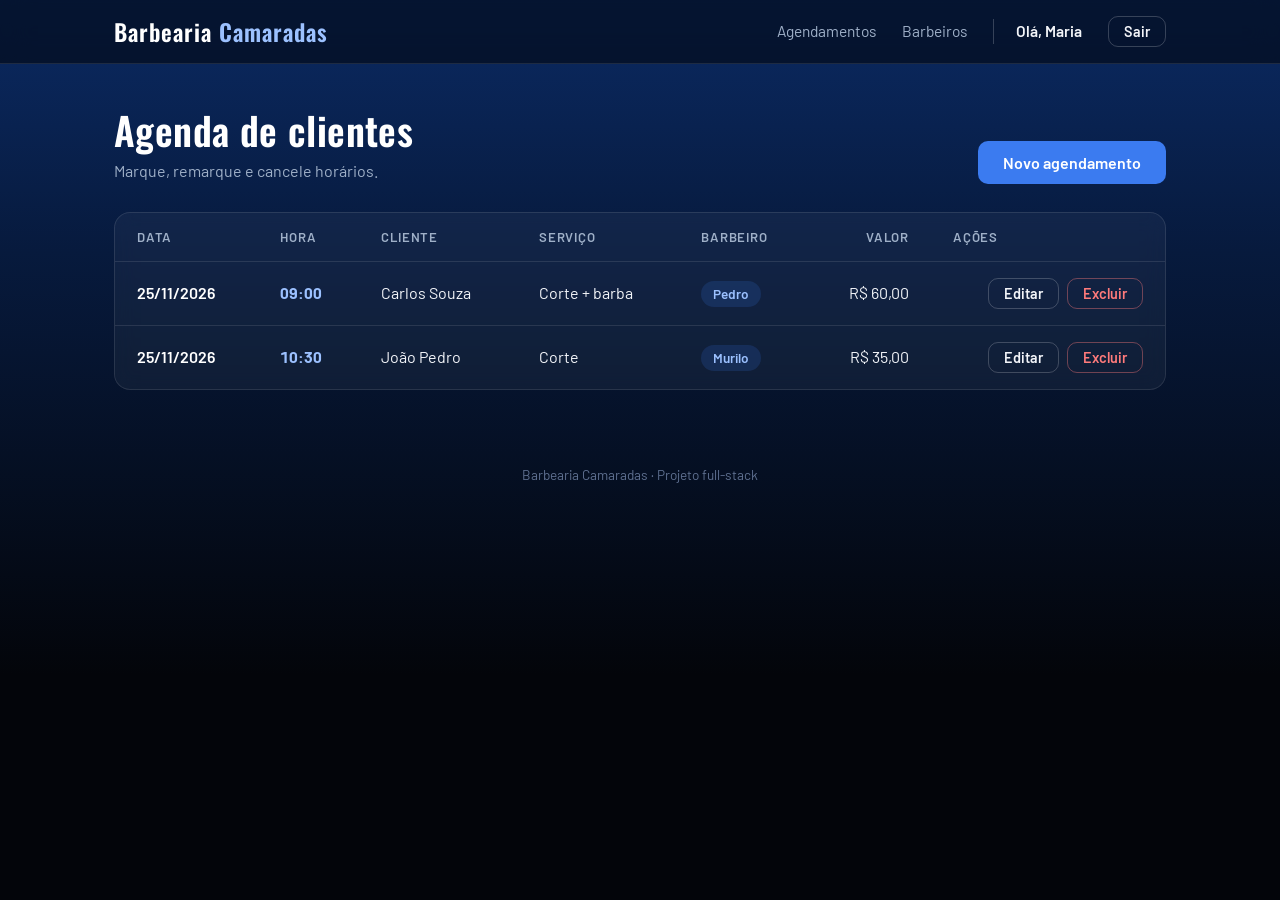
==== agenda.html @ e5ea4122 "Add files via upload" ====
<!DOCTYPE html>
<html lang="pt-BR">
<head>
<meta charset="UTF-8">
<meta name="viewport" content="width=device-width, initial-scale=1">
<link rel="preconnect" href="https://fonts.googleapis.com">
<link href="https://fonts.googleapis.com/css2?family=Barlow:wght@400;600&family=Oswald:wght@500;600&display=swap" rel="stylesheet">
<link rel="stylesheet" href="style.css">
<title>Agendamentos | Barbearia Camaradas</title>
</head>
<body>
<header class="topo">
  <div class="topo-conteudo">
    <a class="marca" href="agenda.html">Barbearia <span>Camaradas</span></a>
    <nav aria-label="Principal">
      <a href="agenda.html">Agendamentos</a>
      <a href="barbeiros.html">Barbeiros</a>
      <span class="usuario">Olá, Maria</span>
      <a href="index.html" class="btn btn-contorno btn-pequeno">Sair</a>
    </nav>
  </div>
</header>
<main>
  <div class="cabecalho-pagina">
    <div>
      <h1>Agenda de clientes</h1>
      <p>Marque, remarque e cancele horários.</p>
    </div>
    <a href="agendamento-form.html" class="btn btn-principal">Novo agendamento</a>
  </div>

<div class="caixa tabela-rolagem">
    <table>
      <thead>
        <tr>
          <th>Data</th>
          <th>Hora</th>
          <th>Cliente</th>
          <th>Serviço</th>
          <th>Barbeiro</th>
          <th class="num">Valor</th>
          <th>Ações</th>
        </tr>
      </thead>
      <tbody>
        <tr>
          <td>25/11/2026</td>
          <td class="hora">09:00</td>
          <td>Carlos Souza</td>
          <td>Corte + barba</td>
          <td><span class="etiqueta">Pedro</span></td>
          <td class="num">R$ 60,00</td>
          <td>
            <div class="acoes">
              <a href="agendamento-form.html" class="btn btn-contorno btn-pequeno">Editar</a>
              <a href="#" class="btn btn-perigo btn-pequeno">Excluir</a>
            </div>
          </td>
        </tr>
        <tr>
          <td>25/11/2026</td>
          <td class="hora">10:30</td>
          <td>João Pedro</td>
          <td>Corte</td>
          <td><span class="etiqueta">Murilo</span></td>
          <td class="num">R$ 35,00</td>
          <td>
            <div class="acoes">
              <a href="agendamento-form.html" class="btn btn-contorno btn-pequeno">Editar</a>
              <a href="#" class="btn btn-perigo btn-pequeno">Excluir</a>
            </div>
          </td>
        </tr>
      </tbody>
    </table>
    </div>
</main>
<footer class="rodape">Barbearia Camaradas · Projeto full-stack</footer>
</body>
</html>
---- style.css ----
:root{
  --preto:#03050a; --azul-fundo:#0b2a63;
  --vidro:rgba(255,255,255,.045); --vidro-2:rgba(255,255,255,.075);
  --linha:rgba(255,255,255,.10); --linha-forte:rgba(255,255,255,.2);
  --texto:#f3f5f9; --suave:#9fb0c8; --apagado:#5f7090;
  --azul:#3b7bf0; --azul-esc:#2a62cc; --azul-claro:#9cc1ff;
  --vermelho:#d8444b; --ok:#3fb27f; --erro:#ff7b7b;
  --raio:10px; --raio-g:16px;
  --titulo:'Oswald','Barlow Condensed',Impact,Arial,sans-serif;
  --corpo:'Barlow',system-ui,'Segoe UI',Arial,sans-serif;
}
*{box-sizing:border-box;margin:0}
html{color-scheme:dark;scroll-behavior:smooth}
body{font-family:var(--corpo);color:var(--texto);line-height:1.6;min-height:100vh;
  background:linear-gradient(180deg,var(--azul-fundo) 0%,#071a3d 28%,var(--preto) 75%) no-repeat,var(--preto);
  background-attachment:fixed}
h1,h2,h3{font-family:var(--titulo);font-weight:600;line-height:1.15;letter-spacing:.4px}
a{color:inherit}
::selection{background:var(--azul);color:#fff}
:focus-visible{outline:2px solid var(--azul-claro);outline-offset:3px;border-radius:4px}

/* Cabeçalho */
.topo{background:rgba(3,5,10,.55);backdrop-filter:blur(14px);position:sticky;top:0;z-index:20;border-bottom:1px solid var(--linha)}
.topo-conteudo{max-width:1100px;margin:auto;padding:14px 24px;display:flex;align-items:center;justify-content:space-between;gap:16px;flex-wrap:wrap}
.marca{font:600 1.45rem var(--titulo);text-decoration:none;letter-spacing:1px;color:#fff}
.marca span{color:var(--azul-claro)}
.topo nav{display:flex;align-items:center;gap:26px;font-size:.97rem}
.topo nav a:not(.btn){text-decoration:none;color:var(--suave);transition:color .2s}
.topo nav a:not(.btn):hover{color:#fff}
.usuario{color:var(--texto);font-weight:600;padding-left:22px;border-left:1px solid var(--linha-forte)}

/* Layout */
main{max-width:1100px;margin:44px auto 20px;padding:0 24px}
.cabecalho-pagina{display:flex;justify-content:space-between;align-items:flex-end;gap:16px;flex-wrap:wrap;margin-bottom:28px}
.cabecalho-pagina h1{font-size:2.4rem;color:#fff}
.cabecalho-pagina p{color:var(--suave);margin-top:6px}

/* Botões */
.btn{display:inline-block;padding:11px 24px;border:1px solid transparent;border-radius:var(--raio);font:600 1rem var(--corpo);cursor:pointer;text-decoration:none;text-align:center;transition:background .2s,border-color .2s,color .2s,transform .15s}
.btn:active{transform:translateY(1px)}
.btn-principal{background:var(--azul);color:#fff}
.btn-principal:hover{background:#5a92f5}
.btn-contorno{background:transparent;border-color:var(--linha-forte);color:var(--texto)}
.btn-contorno:hover{background:var(--vidro-2);border-color:var(--azul-claro)}
.btn-perigo{background:transparent;border-color:rgba(255,123,123,.4);color:var(--erro)}
.btn-perigo:hover{background:var(--erro);border-color:var(--erro);color:#1a0b0c}
.btn-pequeno{padding:6px 15px;font-size:.9rem}
.btn-bloco{width:100%;padding:13px}

/* Caixas e tabela */
.caixa{background:var(--vidro);border:1px solid var(--linha);border-radius:var(--raio-g);backdrop-filter:blur(10px)}
.tabela-rolagem{overflow-x:auto}
table{width:100%;border-collapse:collapse;min-width:700px}
th,td{padding:16px 22px;text-align:left;border-bottom:1px solid var(--linha)}
th{color:var(--suave);font:600 .82rem var(--corpo);letter-spacing:.8px;text-transform:uppercase}
td:first-child{font-weight:600;color:#fff}
tbody tr{transition:background .2s}
tbody tr:hover{background:var(--vidro)}
tbody tr:last-child td{border-bottom:0}
td.num,th.num{text-align:right}
.acoes{display:flex;gap:8px;justify-content:flex-end}
.etiqueta{display:inline-block;padding:2px 12px;border-radius:99px;background:rgba(59,123,240,.16);color:var(--azul-claro);font-size:.85rem;font-weight:600}
.hora{font-weight:700;color:var(--azul-claro);font-variant-numeric:tabular-nums}
.vazio{padding:48px;text-align:center;color:var(--suave)}

/* Formulários */
.form-caixa{padding:32px;max-width:600px}
.campo{margin-bottom:20px}
label{display:block;font-weight:600;margin-bottom:7px;color:#dbe3ef;font-size:.92rem}
input,select{width:100%;padding:12px 15px;border:1px solid var(--linha);border-radius:var(--raio);font:inherit;background:rgba(0,0,0,.35);color:var(--texto);transition:border-color .2s,box-shadow .2s}
input::placeholder{color:var(--apagado)}
input:hover,select:hover{border-color:var(--linha-forte)}
input:focus,select:focus{outline:none;border-color:var(--azul);box-shadow:0 0 0 3px rgba(59,123,240,.3)}
option{background:#0a1226;color:var(--texto)}
.dica{font-size:.85rem;color:var(--suave);margin-top:6px}
.linha-2{display:grid;grid-template-columns:1fr 1fr;gap:18px}
.form-botoes{display:flex;gap:12px;margin-top:12px}

/* Mensagens */
.aviso{padding:13px 18px;border-radius:var(--raio);margin-bottom:22px;border:1px solid}
.aviso-erro{background:rgba(255,123,123,.09);border-color:rgba(255,123,123,.5);color:#ffc4c4}
.aviso-ok{background:rgba(63,178,127,.09);border-color:rgba(63,178,127,.5);color:#b0ebd0}

/* Login e cadastro */
.pagina-acesso{min-height:100vh;display:grid;place-items:center;padding:24px}
.cartao-acesso{background:rgba(255,255,255,.05);backdrop-filter:blur(16px);width:100%;max-width:410px;border:1px solid var(--linha);border-radius:20px;overflow:hidden;box-shadow:0 30px 80px rgba(0,0,0,.5)}
.cartao-acesso header{padding:32px 32px 0}
.cartao-acesso header .marca{font-size:1.9rem}
.cartao-acesso header p{color:var(--suave);margin-top:4px}
.cartao-acesso .corpo{padding:24px 32px 32px}
.rodape-acesso{text-align:center;margin-top:22px;font-size:.93rem;color:var(--suave)}
.rodape-acesso a{color:var(--azul-claro);font-weight:600;text-decoration:none}
.rodape-acesso a:hover{text-decoration:underline}

/* Página inicial */
.hero{display:grid;grid-template-columns:1fr 120px;column-gap:60px;align-items:center;padding:64px 0 80px}
.hero>*{grid-column:1}
.hero h1{font-size:clamp(2.6rem,6.5vw,4.5rem);color:#fff;line-height:1.05}
.hero p{font-size:1.2rem;color:var(--suave);margin:22px 0 32px;max-width:520px}
.hero-botoes{display:flex;gap:14px;flex-wrap:wrap}
.poste{grid-column:2;grid-row:1 / span 3;justify-self:center;width:70px;height:300px;border-radius:35px;position:relative;
  background:repeating-linear-gradient(135deg,var(--vermelho) 0 20px,#f2f2f2 20px 40px,var(--azul) 40px 60px,#f2f2f2 60px 80px);
  background-size:100% 113px;animation:gira 3.5s linear infinite;
  box-shadow:inset 10px 0 14px rgba(255,255,255,.25),inset -12px 0 18px rgba(0,0,0,.5),0 0 0 5px rgba(255,255,255,.1)}
.poste::before,.poste::after{content:"";position:absolute;left:50%;transform:translateX(-50%);width:90px;height:22px;border-radius:8px;background:linear-gradient(180deg,#c5cfdd,#6b7a90)}
.poste::before{top:-18px}
.poste::after{bottom:-18px}
@keyframes gira{to{background-position:0 113px}}

.titulo-secao{font-size:1.7rem;color:#fff;margin-bottom:22px}
.grade-servicos{display:grid;grid-template-columns:repeat(auto-fit,minmax(230px,1fr));gap:20px;margin-bottom:34px}
.servico{padding:26px;display:flex;flex-direction:column;gap:8px;transition:transform .25s,border-color .25s,background .25s}
.servico:hover{transform:translateY(-4px);border-color:var(--azul);background:var(--vidro-2)}
.servico h3{color:#fff;font-size:1.3rem}
.servico p{color:var(--suave);flex:1}
.preco{font:600 1.5rem var(--titulo);color:var(--azul-claro)}

/* Escolha de barbeiro */
.grade-barbeiros{display:grid;grid-template-columns:repeat(auto-fit,minmax(250px,1fr));gap:22px;margin-bottom:48px}
.barbeiro-card{padding:28px;display:flex;flex-direction:column;align-items:flex-start;gap:12px;transition:transform .25s,border-color .25s,background .25s}
.barbeiro-card:hover{transform:translateY(-4px);border-color:var(--azul);background:var(--vidro-2)}
.barbeiro-card h2{font-size:1.7rem;color:#fff}
.barbeiro-card p{color:var(--suave);flex:1}
.avatar{width:64px;height:64px;border-radius:50%;display:grid;place-items:center;font:600 1.8rem var(--titulo);color:#fff;background:linear-gradient(135deg,var(--azul),#0b2a63);border:1px solid var(--linha-forte)}

footer.rodape{text-align:center;color:var(--apagado);font-size:.85rem;padding:34px;margin-top:40px}

@media (max-width:760px){
  .hero{grid-template-columns:1fr;padding:36px 0 54px}
  .poste{display:none}
}
@media (max-width:640px){
  .linha-2{grid-template-columns:1fr}
  .cabecalho-pagina h1{font-size:1.9rem}
  .form-botoes{flex-direction:column}
  .usuario{border:0;padding:0}
  .topo nav{gap:16px}
  .form-caixa,.cartao-acesso .corpo{padding:24px}
}
@media (prefers-reduced-motion:reduce){*{transition:none!important;animation:none!important}html{scroll-behavior:auto}}

input:invalid:not(:placeholder-shown):not(:focus){border-color:rgba(255,123,123,.6)}
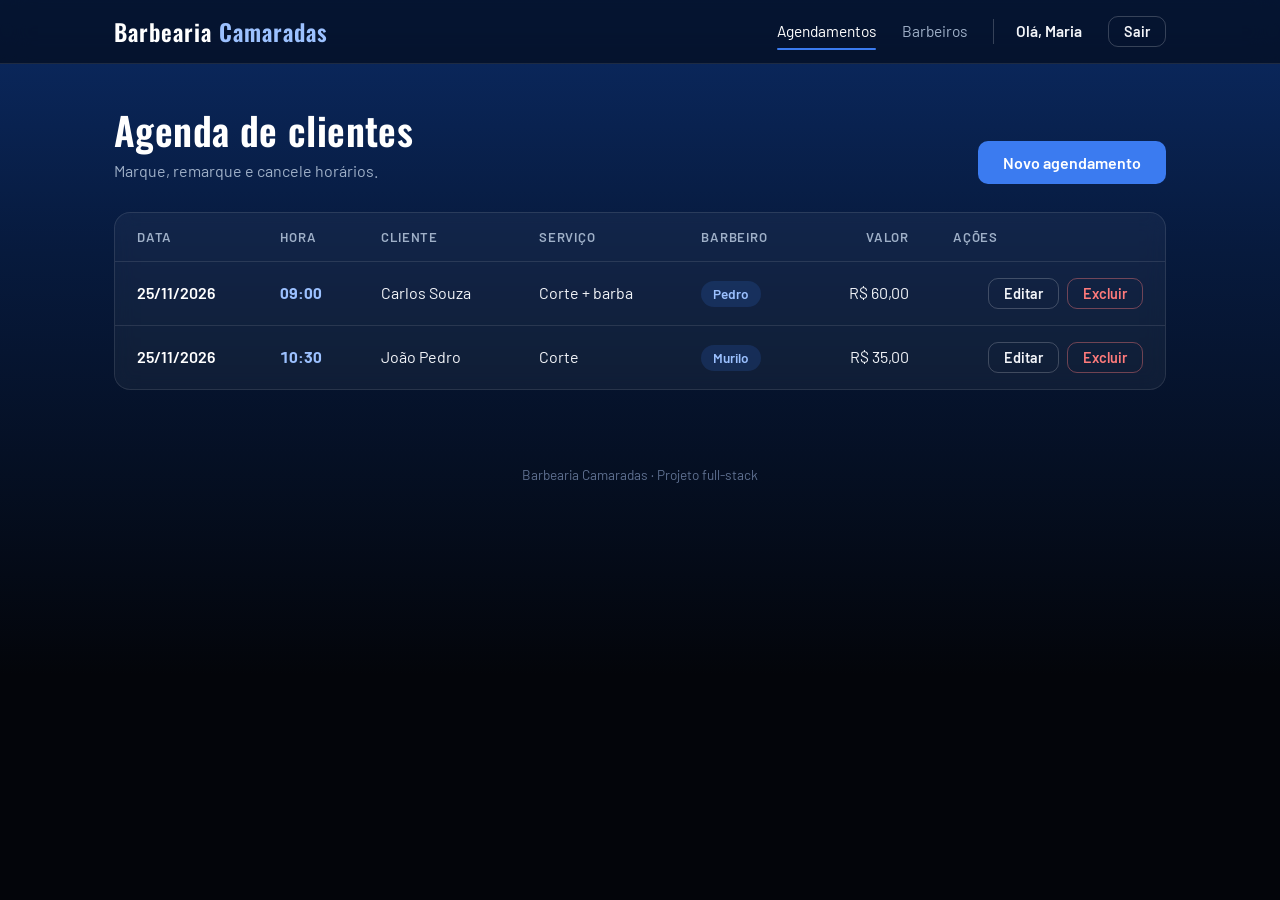
==== commit 211c1188: "Add files via upload" ====
--- a/agenda.html
+++ b/agenda.html
@@ -6,6 +6,7 @@
 <link rel="preconnect" href="https://fonts.googleapis.com">
 <link href="https://fonts.googleapis.com/css2?family=Barlow:wght@400;600&family=Oswald:wght@500;600&display=swap" rel="stylesheet">
 <link rel="stylesheet" href="style.css">
+<script src="script.js" defer></script>
 <title>Agendamentos | Barbearia Camaradas</title>
 </head>
 <body>
@@ -30,7 +31,7 @@
   </div>
 
 <div class="caixa tabela-rolagem">
-    <table>
+    <table data-vazio="Nenhum agendamento por enquanto. Clique em &quot;Novo agendamento&quot; pra marcar o primeiro.">
       <thead>
         <tr>
           <th>Data</th>
@@ -53,7 +54,7 @@
           <td>
             <div class="acoes">
               <a href="agendamento-form.html" class="btn btn-contorno btn-pequeno">Editar</a>
-              <a href="#" class="btn btn-perigo btn-pequeno">Excluir</a>
+              <a href="#" class="btn btn-perigo btn-pequeno" data-nome="o agendamento de Carlos Souza (25/11 às 09:00)">Excluir</a>
             </div>
           </td>
         </tr>
@@ -67,7 +68,7 @@
           <td>
             <div class="acoes">
               <a href="agendamento-form.html" class="btn btn-contorno btn-pequeno">Editar</a>
-              <a href="#" class="btn btn-perigo btn-pequeno">Excluir</a>
+              <a href="#" class="btn btn-perigo btn-pequeno" data-nome="o agendamento de João Pedro (25/11 às 10:30)">Excluir</a>
             </div>
           </td>
         </tr>
--- a/style.css
+++ b/style.css
@@ -139,4 +139,30 @@
 }
 @media (prefers-reduced-motion:reduce){*{transition:none!important;animation:none!important}html{scroll-behavior:auto}}
 
-input:invalid:not(:placeholder-shown):not(:focus){border-color:rgba(255,123,123,.6)}
+input.tocado:invalid:not(:focus),select.tocado:invalid:not(:focus){border-color:rgba(255,123,123,.6)}
+
+
+.topo nav a.ativo{color:#fff;position:relative}
+.topo nav a.ativo::after{content:"";position:absolute;left:0;right:0;bottom:-6px;height:2px;border-radius:2px;background:var(--azul)}
+.aviso{transition:opacity .4s,transform .4s}
+.aviso-saindo{opacity:0;transform:translateY(-6px)}
+.campo-senha{position:relative}
+.campo-senha input{padding-right:92px}
+.mostrar-senha{position:absolute;right:8px;top:50%;transform:translateY(-50%);background:none;border:0;border-radius:6px;padding:6px 10px;color:var(--azul-claro);font:600 .85rem var(--corpo);cursor:pointer}
+.mostrar-senha:hover{background:var(--vidro-2)}
+.campo-atualizado{animation:pisca .7s ease}
+@keyframes pisca{from{border-color:var(--azul);box-shadow:0 0 0 4px rgba(59,123,240,.45)}}
+.btn:disabled{opacity:.6;cursor:wait}
+td.vazio{text-align:center;color:var(--suave);font-weight:400;padding:48px}
+.saindo{opacity:0;transform:translateX(18px);transition:opacity .3s,transform .3s}
+.modal-fundo{position:fixed;inset:0;z-index:50;display:grid;place-items:center;padding:24px;background:rgba(3,5,10,.72);backdrop-filter:blur(4px);animation:aparece .2s ease}
+.modal-fundo[hidden]{display:none}
+.modal{width:100%;max-width:420px;padding:28px;background:#0a1430;box-shadow:0 30px 80px rgba(0,0,0,.6);animation:sobe .25s ease}
+.modal h2{font-size:1.5rem;color:#fff;margin-bottom:10px}
+.modal p{color:var(--suave)}
+.modal .form-botoes{justify-content:flex-end;margin-top:24px}
+.modal [hidden]{display:none}
+@keyframes aparece{from{opacity:0}}
+@keyframes sobe{from{opacity:0;transform:translateY(14px) scale(.98)}}
+.revelar{opacity:0;transform:translateY(18px);transition:opacity .55s ease var(--atraso,0ms),transform .55s ease var(--atraso,0ms)}
+.revelar.visivel{opacity:1;transform:none}
